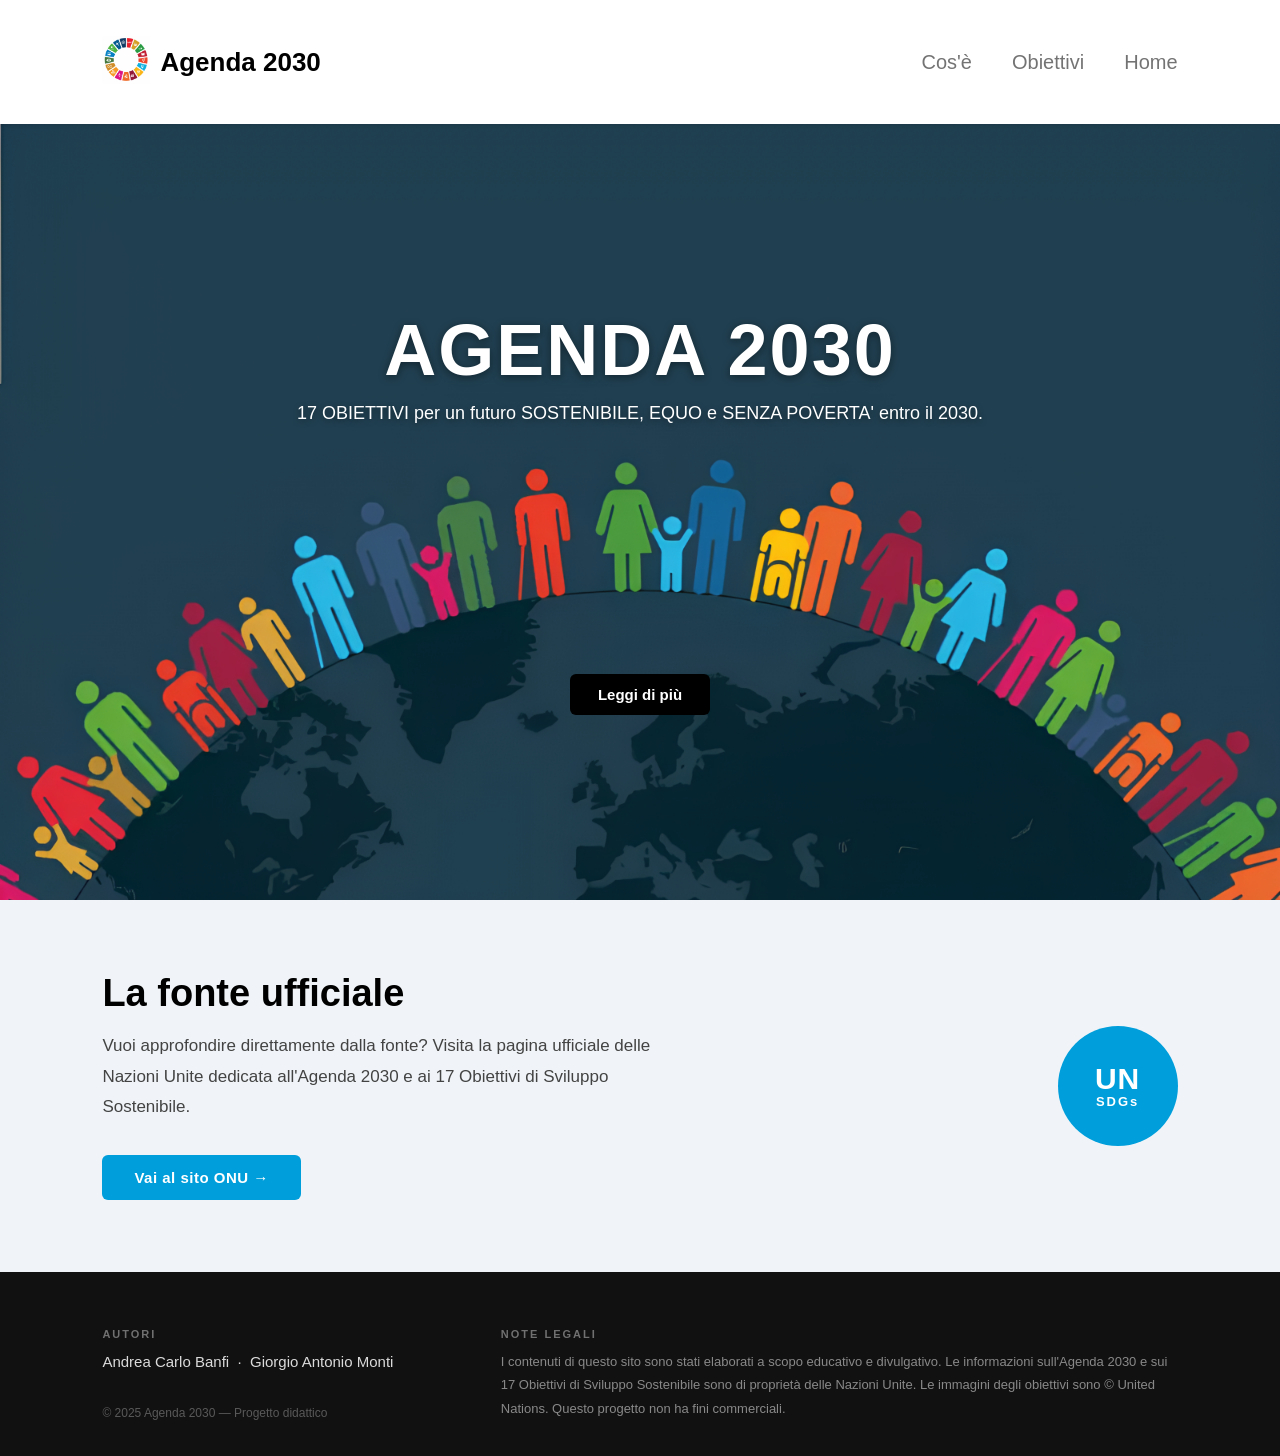
==== index.html @ 5758e6d1 "redefined autors redefined autors" ====
<!DOCTYPE html>
<html lang="it">

<head>
    <meta charset="UTF-8">
    <meta name="viewport" content="width=device-width, initial-scale=1.0">
    <title>Agenda 2030</title>
    <link rel="stylesheet" href="style.css">
</head>

<body>

    <!-- TOPBAR -->
    <header class="topbar">
        <a href="index.html" class="logo-link">
            <div class="logo">
                <img src="immagini/logo.png" alt="Logo">
            </div>
            <div class="site-name">
                <h1>Agenda 2030</h1>
            </div>
        </a>
        <nav class="menu">
            <a href="informazioni.html">Cos'è</a>
            <a href="obiettivi.html">Obiettivi</a>
            <a href="index.html">Home</a>
        </nav>
    </header>

    <!-- HERO -->
    <section class="hero">
        <img src="immagini/sfondo.png" alt="Sfondo Agenda 2030" class="hero-img">
        <div class="hero-content">
            <h1 class="hero-title">AGENDA 2030</h1>
            <p class="hero-subtitle">17 OBIETTIVI per un futuro SOSTENIBILE, EQUO e SENZA POVERTA' entro il 2030.</p>
            <a href="informazioni.html" class="button">Leggi di più</a>
        </div>
    </section>

    <!-- SEZIONE LINK ONU -->
    <section class="un-section">
        <div class="un-section-inner">
            <div class="un-section-text">
                <h2 class="un-section-title">La fonte ufficiale</h2>
                <p class="un-section-desc">Vuoi approfondire direttamente dalla fonte? Visita la pagina ufficiale delle Nazioni Unite dedicata all'Agenda 2030 e ai 17 Obiettivi di Sviluppo Sostenibile.</p>
                <a href="https://sdgs.un.org/goals" target="_blank" rel="noopener noreferrer" class="un-button">Vai al sito ONU →</a>
            </div>
            <div class="un-section-badge">
                <div class="un-badge">UN<span>SDGs</span></div>
            </div>
        </div>
    </section>

    <!-- FOOTER -->
    <footer class="footer">
        <div class="footer-inner">
            <div class="footer-credits">
                <p class="footer-label">Autori</p>
                <p>Andrea Carlo Banfi &nbsp;·&nbsp; Giorgio Antonio Monti</p>
            </div>
            <div class="footer-legal">
                <p class="footer-label">Note legali</p>
                <p>I contenuti di questo sito sono stati elaborati a scopo educativo e divulgativo. Le informazioni sull'Agenda 2030 e sui 17 Obiettivi di Sviluppo Sostenibile sono di proprietà delle Nazioni Unite. Le immagini degli obiettivi sono © United Nations. Questo progetto non ha fini commerciali.</p>
            </div>
            <div class="footer-copy">
                <p>© 2025 Agenda 2030 — Progetto didattico</p>
            </div>
        </div>
    </footer>

</body>
</html>
---- style.css ----
/* #region Reset & Base */
*, *::before, *::after {
    box-sizing: border-box;
    margin: 0;
    padding: 0;
    border: 0;
}

html, body {
    width: 100%;
    overflow-x: hidden; /* elimina scroll orizzontale */
}

html::-webkit-scrollbar {
    display: none;
}

body {
    font-family: 'Inter', sans-serif;
    background-color: #ffffff;
}
/* #endregion */

/* #region Variabili */
:root {
    --color-white: #ffffff;
    --color-black: #000000;
    --color-text-muted: rgb(67, 67, 67);
    --spacing-side: clamp(24px, 8vw, 200px);
}
/* #endregion */

/* #region Topbar */
.topbar {
    position: sticky;
    top: 0;
    display: flex;
    align-items: center;
    justify-content: space-between;
    padding: 36px var(--spacing-side);
    background-color: var(--color-white);
    box-shadow: 0 2px 4px rgba(0,0,0,0.1);
    z-index: 10;
}

.logo-link {
    display: flex;
    align-items: center;
    gap: 10px;
    text-decoration: none;
    color: inherit;
}

.logo img {
    width: 48px;
    height: auto;
}

.site-name h1 {
    font-size: 26px;
    font-weight: 700;
}

.menu {
    display: flex;
    gap: 40px;
    font-size: 20px;
}

.menu a {
    text-decoration: none;
    color: rgba(0,0,0,0.55);
    transition: color 0.2s;
}

.menu a:hover {
    color: var(--color-black);
}
/* #endregion */

/* #region Hero (index.html) */
.hero {
    position: relative;
    width: 100%;
    height: calc(100vh - 124px);
    overflow: hidden;
}

.hero-img {
    width: 100%;
    height: 100%;
    object-fit: cover;
    display: block;
}

.hero-content {
    position: absolute;
    top: 50%;
    left: 50%;
    transform: translate(-50%, -50%);
    text-align: center;
    color: var(--color-white);
    width: 100%;
    padding: 0 20px;
}

.hero-title {
    font-size: clamp(36px, 6vw, 72px);
    font-weight: bold;
    letter-spacing: 2px;
    text-shadow: 0 2px 8px rgba(0,0,0,0.4);
}

.hero-subtitle {
    font-size: clamp(14px, 2vw, 18px);
    margin-top: 12px;
    text-shadow: 0 2px 6px rgba(0,0,0,0.4);
}

.button {
    display: inline-block;
    margin-top: 250px;
    padding: 12px 28px;
    background-color: var(--color-black);
    color: var(--color-white);
    text-decoration: none;
    font-size: 15px;
    font-weight: 600;
    border-radius: 6px;
    transition: background-color 0.3s, transform 0.2s;
}

.button:hover {
    background-color: #333333;
    transform: translateY(-2px);
}
/* #endregion */

/* #region Pagina Informazioni */
.info-page {
    padding: 60px 10%;
    max-width: 1280px;
    margin: 0 auto;
}

.info-page-title {
    font-size: clamp(28px, 4vw, 48px);
    font-weight: bold;
    margin-bottom: 48px;
}

/* Sezione intro */
.info-intro {
    display: flex;
    align-items: center;
    gap: 80px;
    margin-bottom: 48px;
}

.info-intro-img img {
    width: 450px;
    height: auto;
    border-radius: 12px;
}

.info-intro-title {
    font-size: 28px;
    font-weight: bold;
    margin-bottom: 20px;
    letter-spacing: 1px;
}

.info-intro-text p {
    font-size: 18px;
    color: var(--color-text-muted);
    line-height: 1.8;
    max-width: 550px;
}

hr {
    border: none;
    border-top: 1px solid rgba(0,0,0,0.1);
    margin: 48px 0;
}

/* Sezione obiettivi */
.info-goals-title {
    font-size: clamp(22px, 3vw, 32px);
    font-weight: bold;
    margin-bottom: 16px;
}

.info-goals-text {
    font-size: 16px;
    color: var(--color-text-muted);
    line-height: 1.7;
    max-width: 900px;
    margin-bottom: 40px;
}

.info-goals-cards {
    display: flex;
    gap: 40px;
    flex-wrap: wrap;
    justify-content: center;
}

/* Card obiettivo con effetto hover */
.info-goal-card {
    flex: 1;
    min-width: 250px;
    max-width: 380px;
    overflow: hidden;
    border-radius: 12px;
    transition: transform 0.3s ease, box-shadow 0.3s ease;
    cursor: pointer;
}

.info-goal-card img {
    width: 100%;
    height: auto;
    display: block;
    transition: transform 0.3s ease;
}

.info-goal-card:hover {
    transform: scale(1.05);
    box-shadow: 0 12px 32px rgba(0,0,0,0.2);
}
/* #endregion */

/* #region Pagina Obiettivi */
.goals-page {
    max-width: 1280px;
    margin: 0 auto;
}

/* Sezione titolo */
.goals-header {
    padding: 0px 10%;
    font-size: clamp(24px, 4vw, 48px);
    font-weight: bold;
    margin: 60px 0 40px;
    text-align: center;
}

.goals-main-title {
    font-size: clamp(24px, 4vw, 48px);
    font-weight: bold;
    margin-bottom: 16px;
}

.goals-main-subtitle {
    font-size: 18px;
    font-weight: normal;
    color: var(--color-text-muted);
    max-width: 700px;
    margin: 0 auto 40px;
    line-height: 1.7;
    text-align: center;
}

.goals-grid {
    display: grid;
    grid-template-columns: repeat(auto-fit, minmax(250px, 1fr));
    gap: 40px;
    padding: 0px 10%;
    margin-bottom: 60px;
}

.goal-card{
    border-radius: 12px;
    overflow: hidden;
    transition: transform 0.3s ease, box-shadow 0.3s ease;
    cursor: pointer;
}

/* Effetto hover per le card degli obiettivi */
.goal-card:hover {
    transform: scale(1.05);
    box-shadow: 0 12px 32px rgba(0,0,0,0.2);
}

.goal-card img {
    width: 100%;
    height: auto;
    display: block;
}

.goal-card-title {
    font-size: 18px;
    font-weight: bold;
    padding: 16px;
    background-color: var(--color-white);
    text-align: center;
}

.goal-card {
    position: relative;
}

.goal-overlay {
    position: absolute;
    top: 0;
    left: 0;
    width: 100%;
    height: 100%;
    background: rgba(0,0,0,0.75);
    color: white;
    display: flex;
    flex-direction: column;
    justify-content: center;
    align-items: center;
    text-align: center;
    padding: 20px;
    opacity: 0; /* nascosto di default */
    transition: opacity 0.3s ease;
    border-radius: 12px;
}

.goal-overlay h3 {
    font-size: 18px;
    margin-bottom: 10px;
}

.goal-overlay p {
    font-size: 14px;
    line-height: 1.5;
}

.goal-card:hover .goal-overlay {
    opacity: 1; /* appare solo all'hover */
}

/* #endregion */

/* #region Pagine Dettaglio Obiettivo */

.detail-page {
    max-width: 1280px;
    margin: 0 auto;
}

/* Hero della pagina dettaglio */
.detail-hero {
    display: flex;
    align-items: center;
    justify-content: space-between;
    gap: 60px;
    padding: 60px 10%;
    background-color: #f8f8f8;
}

.detail-hero-content {
    flex: 1;
}

.detail-number {
    font-size: clamp(64px, 10vw, 120px);
    font-weight: 900;
    line-height: 1;
    color: rgba(0,0,0,0.08);
    display: block;
    margin-bottom: -16px;
}

.detail-title {
    font-size: clamp(28px, 4vw, 52px);
    font-weight: bold;
    letter-spacing: 1px;
    margin-bottom: 16px;
}

.detail-tagline {
    font-size: clamp(15px, 1.6vw, 20px);
    color: var(--color-text-muted);
    line-height: 1.7;
    max-width: 520px;
}

.detail-hero-img {
    flex-shrink: 0;
}

.detail-hero-img img {
    width: clamp(200px, 28vw, 360px);
    height: auto;
    border-radius: 16px;
    box-shadow: 0 16px 48px rgba(0,0,0,0.15);
    transition: transform 0.3s ease;
}

.detail-hero-img img:hover {
    transform: scale(1.03);
}

/* Colori accent per ogni obiettivo */
.detail-hero--4  { border-left: 6px solid #c5192d; }
.detail-hero--11 { border-left: 6px solid #fd9d24; }
.detail-hero--17 { border-left: 6px solid #19486a; }

/* Sezioni interne */
.detail-section {
    padding: 0 10%;
}

.detail-section-inner {
    padding: 48px 0;
}

.detail-section-title {
    font-size: clamp(20px, 2.5vw, 32px);
    font-weight: bold;
    margin-bottom: 20px;
    letter-spacing: 0.5px;
}

.detail-section-text {
    font-size: 18px;
    color: var(--color-text-muted);
    line-height: 1.8;
    max-width: 860px;
}

/* Griglia traguardi */
.detail-targets {
    display: grid;
    grid-template-columns: repeat(auto-fit, minmax(260px, 1fr));
    gap: 28px;
    margin-top: 36px;
}

.detail-target-card {
    border: 1px solid rgba(0,0,0,0.1);
    border-radius: 12px;
    padding: 28px 24px;
    transition: transform 0.3s ease, box-shadow 0.3s ease;
    cursor: default;
}

.detail-target-card:hover {
    transform: translateY(-4px);
    box-shadow: 0 12px 32px rgba(0,0,0,0.1);
}

.detail-target-icon {
    font-size: 32px;
    margin-bottom: 14px;
}

.detail-target-card h3 {
    font-size: 16px;
    font-weight: 700;
    margin-bottom: 10px;
}

.detail-target-card p {
    font-size: 14px;
    color: var(--color-text-muted);
    line-height: 1.6;
}

/* Card obiettivi correlati */
.detail-related {
    display: flex;
    gap: 40px;
    flex-wrap: wrap;
    margin-top: 36px;
}

.detail-related-card {
    flex: 1;
    min-width: 220px;
    max-width: 320px;
    border-radius: 12px;
    overflow: hidden;
    text-decoration: none;
    color: inherit;
    transition: transform 0.3s ease, box-shadow 0.3s ease;
}

.detail-related-card:hover {
    transform: scale(1.05);
    box-shadow: 0 12px 32px rgba(0,0,0,0.2);
}

.detail-related-card img {
    width: 100%;
    height: auto;
    display: block;
}

.detail-related-label {
    display: flex;
    align-items: center;
    gap: 12px;
    padding: 14px 16px;
    background-color: #f8f8f8;
    font-size: 15px;
    font-weight: 600;
}

.detail-related-num {
    font-size: 22px;
    font-weight: 900;
    color: rgba(0,0,0,0.15);
    line-height: 1;
}

/* Bottone back */
.detail-back {
    padding: 0 10%;
    margin: 48px 0 72px;
}

.detail-back .button {
    margin-top: 0;
}

/* #endregion */

/* #region Sezione ONU (index.html) */
.un-section {
    background-color: #f0f4f8;
    padding: 72px var(--spacing-side);
}

.un-section-inner {
    max-width: 1280px;
    margin: 0 auto;
    display: flex;
    align-items: center;
    justify-content: space-between;
    gap: 60px;
}

.un-section-text {
    flex: 1;
}

.un-section-title {
    font-size: clamp(24px, 3vw, 38px);
    font-weight: bold;
    margin-bottom: 16px;
}

.un-section-desc {
    font-size: 17px;
    color: var(--color-text-muted);
    line-height: 1.8;
    max-width: 560px;
    margin-bottom: 32px;
}

.un-button {
    display: inline-block;
    padding: 14px 32px;
    background-color: #009edb;
    color: var(--color-white);
    text-decoration: none;
    font-size: 15px;
    font-weight: 700;
    border-radius: 6px;
    letter-spacing: 0.5px;
    transition: background-color 0.3s, transform 0.2s;
}

.un-button:hover {
    background-color: #007ab8;
    transform: translateY(-2px);
}

.un-section-badge {
    flex-shrink: 0;
}

.un-badge {
    width: 120px;
    height: 120px;
    background-color: #009edb;
    color: white;
    border-radius: 50%;
    display: flex;
    flex-direction: column;
    align-items: center;
    justify-content: center;
    font-size: 30px;
    font-weight: 900;
    line-height: 1.1;
    text-align: center;
    letter-spacing: 1px;
}

.un-badge span {
    font-size: 13px;
    font-weight: 600;
    letter-spacing: 2px;
}
/* #endregion */

/* #region Footer */
.footer {
    background-color: #111111;
    color: rgba(255,255,255,0.75);
    padding: 56px var(--spacing-side) 36px;
}

.footer-inner {
    max-width: 1280px;
    margin: 0 auto;
    display: grid;
    grid-template-columns: 1fr 2fr;
    grid-template-rows: auto auto;
    gap: 32px 60px;
}

.footer-credits {
    grid-column: 1;
    grid-row: 1;
}

.footer-legal {
    grid-column: 2;
    grid-row: 1 / 3;
}

.footer-copy {
    grid-column: 1;
    grid-row: 2;
    align-self: end;
}

.footer-label {
    font-size: 11px;
    font-weight: 700;
    letter-spacing: 2px;
    text-transform: uppercase;
    color: rgba(255,255,255,0.4);
    margin-bottom: 10px;
}

.footer-credits p:not(.footer-label) {
    font-size: 15px;
    color: rgba(255,255,255,0.85);
    font-weight: 500;
    line-height: 1.6;
}

.footer-legal p:not(.footer-label) {
    font-size: 13px;
    color: rgba(255,255,255,0.5);
    line-height: 1.8;
}

.footer-copy p {
    font-size: 12px;
    color: rgba(255,255,255,0.3);
}
/* #endregion */
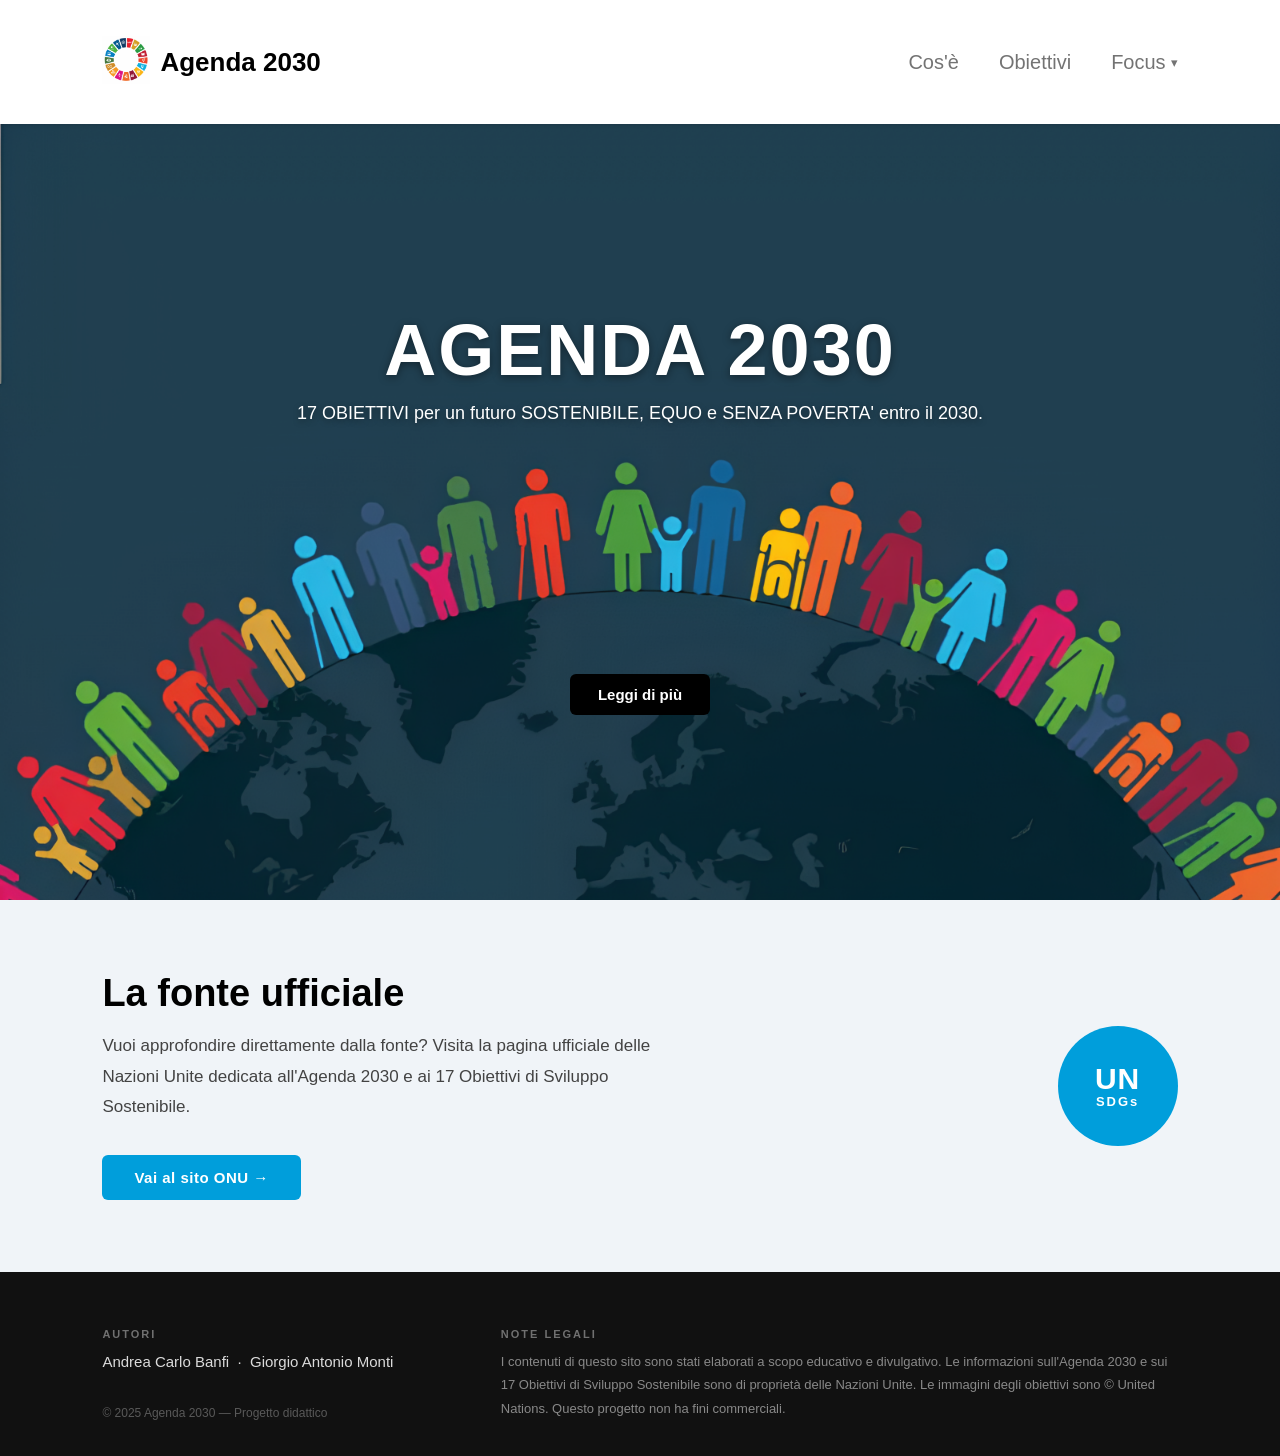
==== commit 2dbc49be: "Add Focus dropdown, favicon and goal links Add a site favicon. Add dropdown styling to style.css and" ====
--- a/index.html
+++ b/index.html
@@ -5,6 +5,7 @@
     <meta charset="UTF-8">
     <meta name="viewport" content="width=device-width, initial-scale=1.0">
     <title>Agenda 2030</title>
+    <link rel="icon" type="image/png" href="immagini/logo2.png">
     <link rel="stylesheet" href="style.css">
 </head>
 
@@ -23,7 +24,14 @@
         <nav class="menu">
             <a href="informazioni.html">Cos'è</a>
             <a href="obiettivi.html">Obiettivi</a>
-            <a href="index.html">Home</a>
+            <div class="dropdown">
+                <a href="#">Focus</a>
+                <div class="dropdown-menu">
+                    <a href="obiettivo4.html"><span class="drop-num">04</span> Istruzione di qualità</a>
+                    <a href="obiettivo11.html"><span class="drop-num">11</span> Città sostenibili</a>
+                    <a href="obiettivo17.html"><span class="drop-num">17</span> Partnership globali</a>
+                </div>
+            </div>
         </nav>
     </header>
 
@@ -69,4 +77,4 @@
     </footer>
 
 </body>
-</html>
+</html>
--- a/style.css
+++ b/style.css
@@ -75,6 +75,69 @@
 
 .menu a:hover {
     color: var(--color-black);
+}
+
+/* Dropdown Focus */
+.menu .dropdown {
+    position: relative;
+}
+
+.menu .dropdown > a {
+    display: flex;
+    align-items: center;
+    gap: 5px;
+}
+
+.menu .dropdown > a::after {
+    content: '▾';
+    font-size: 13px;
+    transition: transform 0.2s;
+}
+
+.menu .dropdown:hover > a::after {
+    transform: rotate(180deg);
+}
+
+.dropdown-menu {
+    display: none;
+    position: absolute;
+    top: calc(100% + 14px);
+    right: 0;
+    background-color: var(--color-white);
+    box-shadow: 0 8px 32px rgba(0,0,0,0.12);
+    border-radius: 10px;
+    min-width: 220px;
+    padding: 8px 0;
+    z-index: 100;
+    flex-direction: column;
+}
+
+.dropdown:hover .dropdown-menu {
+    display: flex;
+}
+
+.dropdown-menu a {
+    padding: 11px 20px;
+    font-size: 15px;
+    color: rgba(0,0,0,0.65);
+    text-decoration: none;
+    white-space: nowrap;
+    transition: background 0.15s, color 0.15s;
+    display: flex;
+    align-items: center;
+    gap: 10px;
+}
+
+.dropdown-menu a:hover {
+    background-color: #f5f5f5;
+    color: var(--color-black);
+}
+
+.dropdown-menu .drop-num {
+    font-size: 11px;
+    font-weight: 900;
+    color: rgba(0,0,0,0.18);
+    min-width: 20px;
 }
 /* #endregion */
 
@@ -656,4 +719,4 @@
     font-size: 12px;
     color: rgba(255,255,255,0.3);
 }
-/* #endregion */
+/* #endregion */
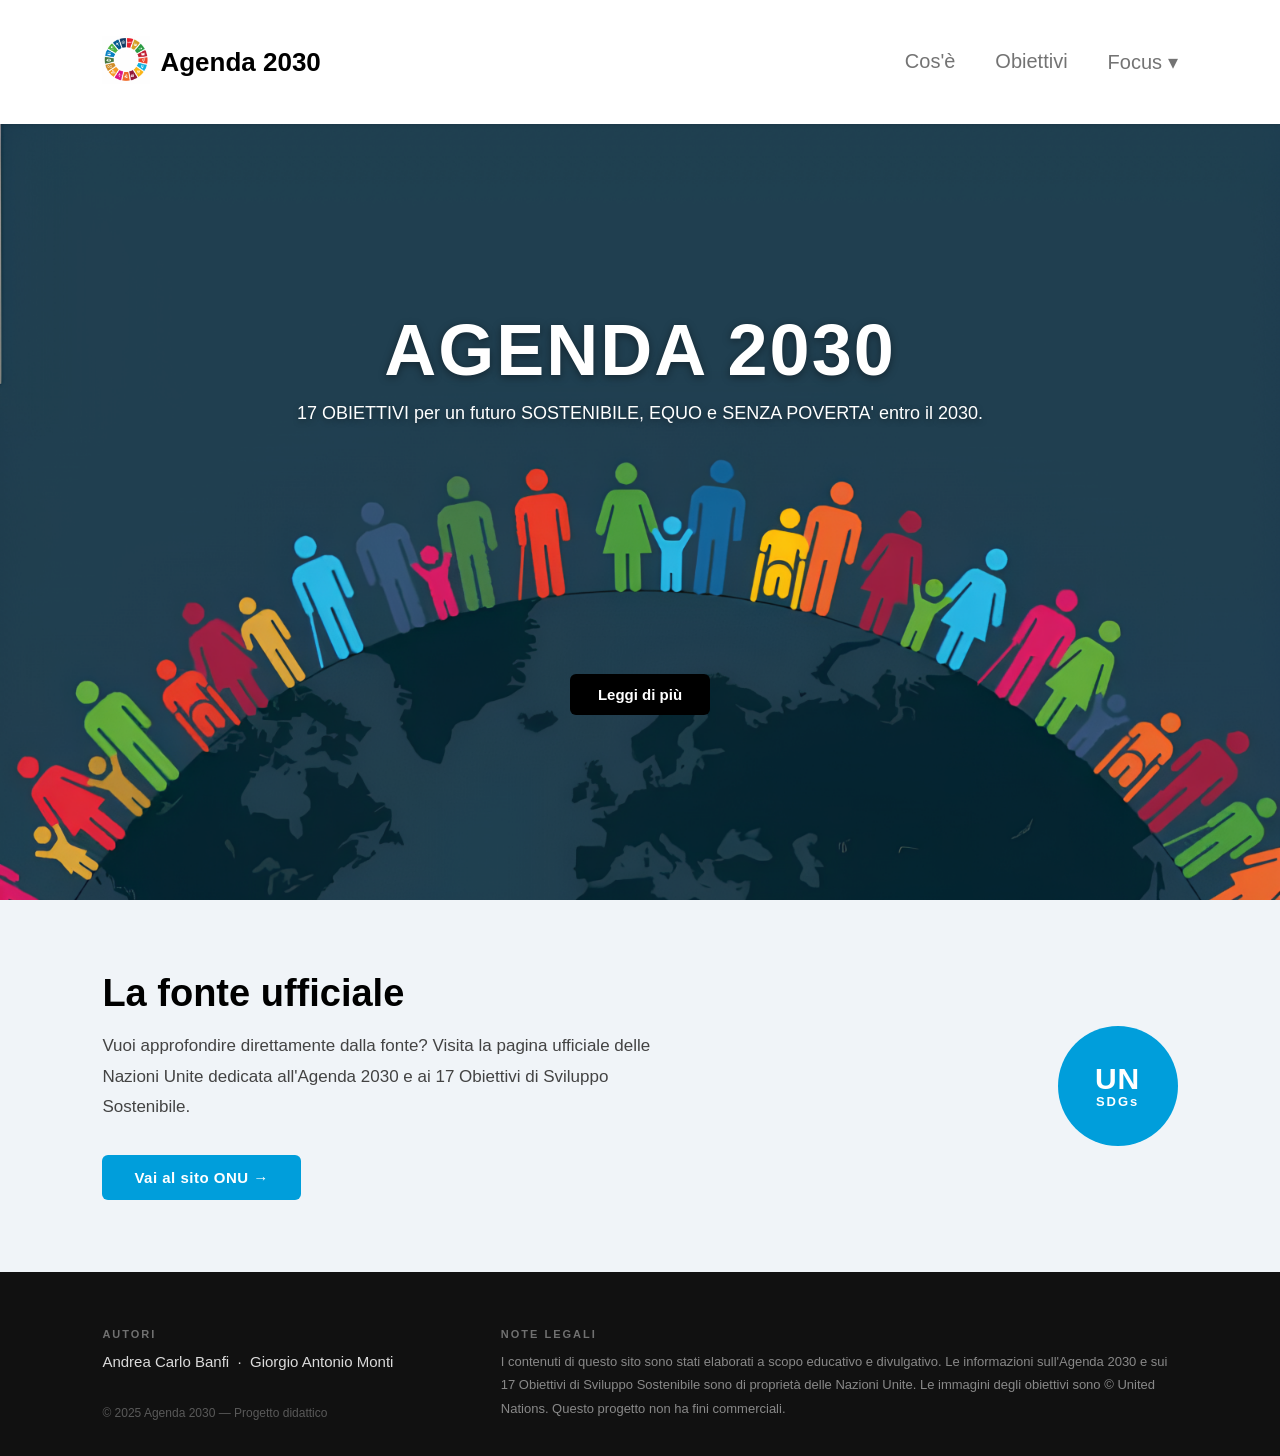
==== commit cf6b145a: "Improve dropdown toggle and menu layout Add a dropdown-toggle marker and caret text to navbar links " ====
--- a/index.html
+++ b/index.html
@@ -25,7 +25,7 @@
             <a href="informazioni.html">Cos'è</a>
             <a href="obiettivi.html">Obiettivi</a>
             <div class="dropdown">
-                <a href="#">Focus</a>
+                <a href="#" class="dropdown-toggle">Focus ▾</a>
                 <div class="dropdown-menu">
                     <a href="obiettivo4.html"><span class="drop-num">04</span> Istruzione di qualità</a>
                     <a href="obiettivo11.html"><span class="drop-num">11</span> Città sostenibili</a>
--- a/style.css
+++ b/style.css
@@ -82,31 +82,32 @@
     position: relative;
 }
 
-.menu .dropdown > a {
-    display: flex;
-    align-items: center;
-    gap: 5px;
-}
-
-.menu .dropdown > a::after {
-    content: '▾';
-    font-size: 13px;
-    transition: transform 0.2s;
-}
-
-.menu .dropdown:hover > a::after {
-    transform: rotate(180deg);
+.menu .dropdown > .dropdown-toggle {
+    display: flex;
+    align-items: center;
+    gap: 4px;
+    cursor: pointer;
+}
+
+/* Ponte invisibile tra voce e menu: evita che il mouse "cada nel vuoto" */
+.dropdown::after {
+    content: '';
+    position: absolute;
+    top: 100%;
+    left: 0;
+    width: 100%;
+    height: 16px; /* copre il gap sotto la voce */
 }
 
 .dropdown-menu {
     display: none;
     position: absolute;
-    top: calc(100% + 14px);
+    top: calc(100% + 16px);
     right: 0;
     background-color: var(--color-white);
-    box-shadow: 0 8px 32px rgba(0,0,0,0.12);
+    box-shadow: 0 8px 32px rgba(0,0,0,0.13);
     border-radius: 10px;
-    min-width: 220px;
+    min-width: 230px;
     padding: 8px 0;
     z-index: 100;
     flex-direction: column;
@@ -125,7 +126,7 @@
     transition: background 0.15s, color 0.15s;
     display: flex;
     align-items: center;
-    gap: 10px;
+    gap: 12px;
 }
 
 .dropdown-menu a:hover {
@@ -133,12 +134,13 @@
     color: var(--color-black);
 }
 
-.dropdown-menu .drop-num {
-    font-size: 11px;
+.drop-num {
+    font-size: 12px;
     font-weight: 900;
-    color: rgba(0,0,0,0.18);
-    min-width: 20px;
-}
+    color: rgba(0,0,0,0.2);
+    min-width: 22px;
+}
+
 /* #endregion */
 
 /* #region Hero (index.html) */
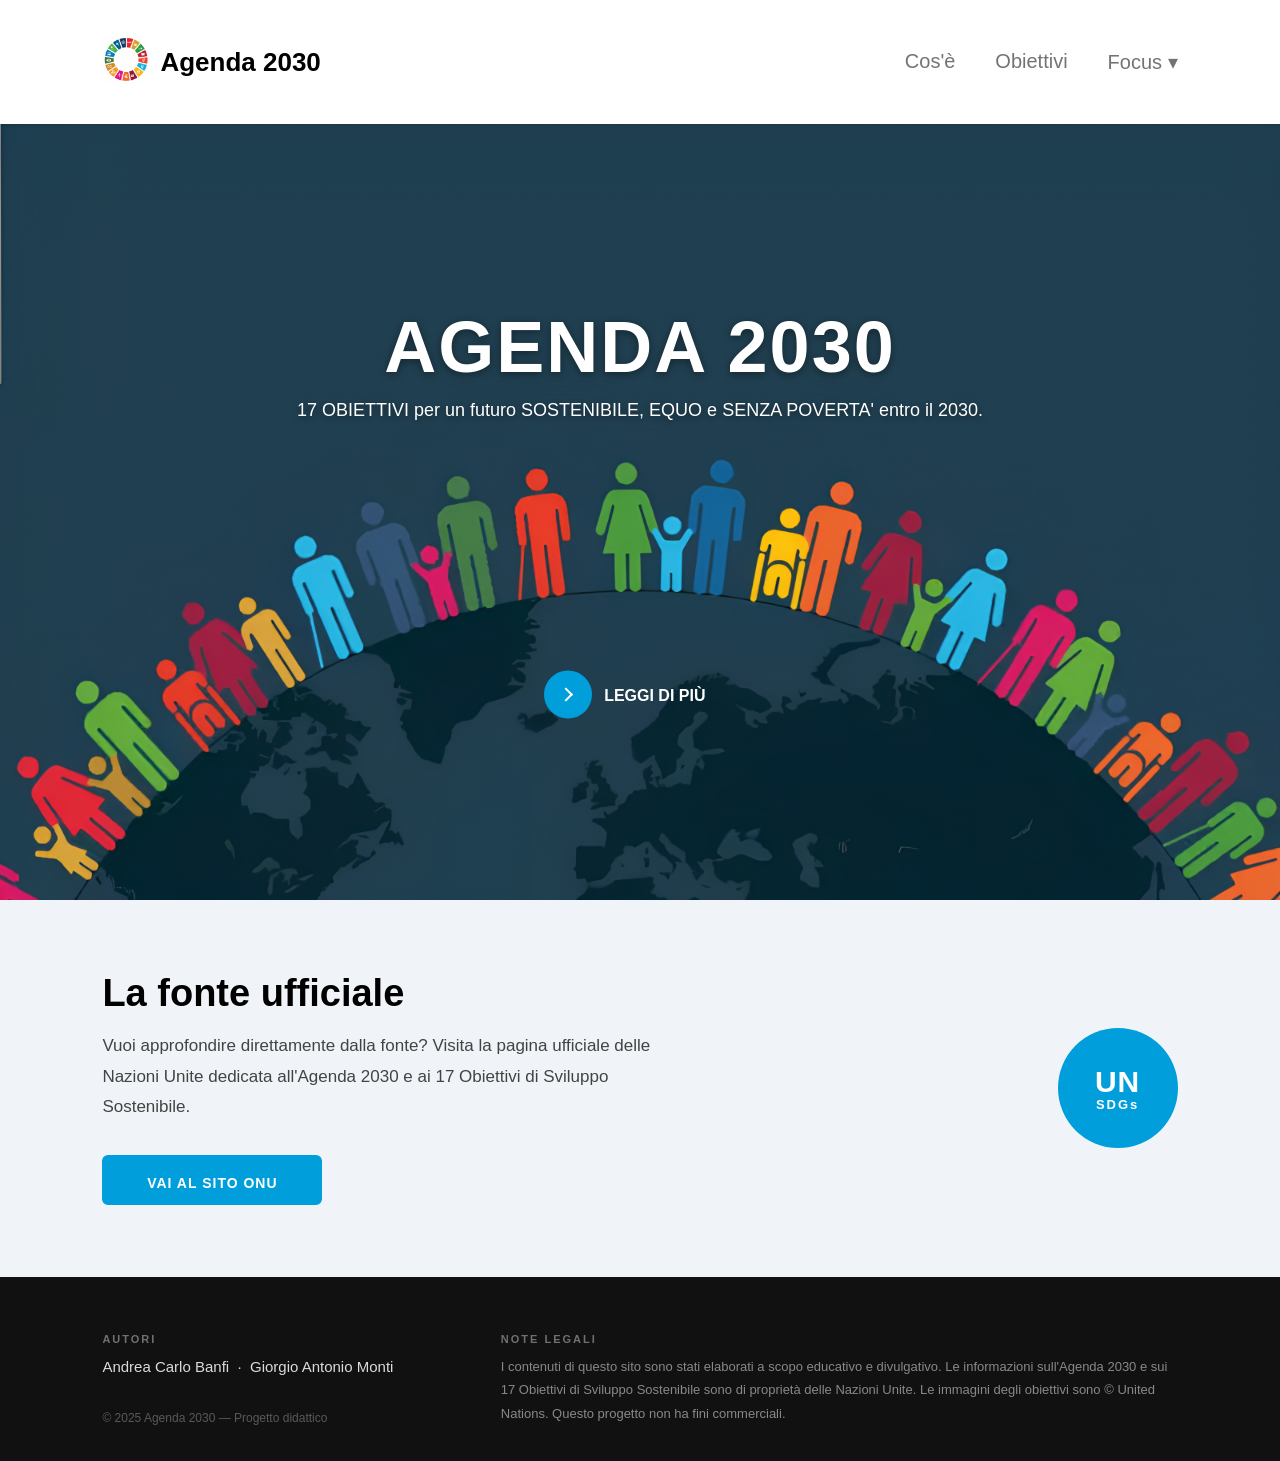
==== commit 853b712c: "Add animated learn-more button and ONU link Replace the simple .button anchor in the hero with a str" ====
--- a/index.html
+++ b/index.html
@@ -41,7 +41,12 @@
         <div class="hero-content">
             <h1 class="hero-title">AGENDA 2030</h1>
             <p class="hero-subtitle">17 OBIETTIVI per un futuro SOSTENIBILE, EQUO e SENZA POVERTA' entro il 2030.</p>
-            <a href="informazioni.html" class="button">Leggi di più</a>
+            <a href="informazioni.html" class="learn-more">
+                <span class="circle" aria-hidden="true">
+                    <span class="icon arrow"></span>
+                </span>
+                <span class="button-text">Leggi di più</span>
+            </a>
         </div>
     </section>
 
@@ -50,8 +55,17 @@
         <div class="un-section-inner">
             <div class="un-section-text">
                 <h2 class="un-section-title">La fonte ufficiale</h2>
-                <p class="un-section-desc">Vuoi approfondire direttamente dalla fonte? Visita la pagina ufficiale delle Nazioni Unite dedicata all'Agenda 2030 e ai 17 Obiettivi di Sviluppo Sostenibile.</p>
-                <a href="https://sdgs.un.org/goals" target="_blank" rel="noopener noreferrer" class="un-button">Vai al sito ONU →</a>
+                <p class="un-section-desc">Vuoi approfondire direttamente dalla fonte? Visita la pagina ufficiale delle
+                    Nazioni Unite dedicata all'Agenda 2030 e ai 17 Obiettivi di Sviluppo Sostenibile.</p>
+                <div class="onu-link_wrapper">
+                    <a href="https://sdgs.un.org/goals" target="_blank" rel="noopener noreferrer">Vai al sito ONU</a>
+                    <div class="onu-icon">
+                        <svg xmlns="http://www.w3.org/2000/svg" viewBox="0 0 268.832 268.832">
+                            <path
+                                d="M265.17 125.577l-80-80c-4.88-4.88-12.796-4.88-17.677 0-4.882 4.882-4.882 12.796 0 17.678l58.66 58.66H12.5c-6.903 0-12.5 5.598-12.5 12.5 0 6.903 5.597 12.5 12.5 12.5h213.654l-58.66 58.662c-4.88 4.882-4.88 12.796 0 17.678 2.44 2.44 5.64 3.66 8.84 3.66s6.398-1.22 8.84-3.66l79.997-80c4.883-4.882 4.883-12.796 0-17.678z" />
+                        </svg>
+                    </div>
+                </div>
             </div>
             <div class="un-section-badge">
                 <div class="un-badge">UN<span>SDGs</span></div>
@@ -68,7 +82,9 @@
             </div>
             <div class="footer-legal">
                 <p class="footer-label">Note legali</p>
-                <p>I contenuti di questo sito sono stati elaborati a scopo educativo e divulgativo. Le informazioni sull'Agenda 2030 e sui 17 Obiettivi di Sviluppo Sostenibile sono di proprietà delle Nazioni Unite. Le immagini degli obiettivi sono © United Nations. Questo progetto non ha fini commerciali.</p>
+                <p>I contenuti di questo sito sono stati elaborati a scopo educativo e divulgativo. Le informazioni
+                    sull'Agenda 2030 e sui 17 Obiettivi di Sviluppo Sostenibile sono di proprietà delle Nazioni Unite.
+                    Le immagini degli obiettivi sono © United Nations. Questo progetto non ha fini commerciali.</p>
             </div>
             <div class="footer-copy">
                 <p>© 2025 Agenda 2030 — Progetto didattico</p>
@@ -77,4 +93,5 @@
     </footer>
 
 </body>
+
 </html>
--- a/style.css
+++ b/style.css
@@ -182,22 +182,89 @@
     text-shadow: 0 2px 6px rgba(0,0,0,0.4);
 }
 
-.button {
-    display: inline-block;
-    margin-top: 250px;
-    padding: 12px 28px;
-    background-color: var(--color-black);
-    color: var(--color-white);
-    text-decoration: none;
-    font-size: 15px;
-    font-weight: 600;
-    border-radius: 6px;
-    transition: background-color 0.3s, transform 0.2s;
-}
-
-.button:hover {
-    background-color: #333333;
-    transform: translateY(-2px);
+.learn-more {
+  position: relative;
+  display: inline-block;
+  cursor: pointer;
+  outline: none;
+  border: 0;
+  vertical-align: middle;
+  text-decoration: none;
+  background: transparent;
+  padding: 0;
+  font-size: inherit;
+  font-family: inherit;
+  width: 12rem;
+  height: auto;
+  margin-top: 250px;
+}
+
+.learn-more .circle {
+  transition: all 0.45s cubic-bezier(0.65, 0, 0.076, 1);
+  position: relative;
+  display: block;
+  margin: 0;
+  width: 3rem;
+  height: 3rem;
+  background: #009edb;
+  border-radius: 1.625rem;
+}
+
+.learn-more .icon {
+  transition: all 0.45s cubic-bezier(0.65, 0, 0.076, 1);
+  position: absolute;
+  top: 0;
+  bottom: 0;
+  margin: auto;
+}
+
+.learn-more .icon.arrow {
+  left: 0.625rem;
+  width: 1.125rem;
+  height: 0.125rem;
+  background: none;
+  transition: all 0.45s cubic-bezier(0.65, 0, 0.076, 1);
+}
+
+.learn-more .icon.arrow::before {
+  position: absolute;
+  content: '';
+  top: -0.25rem;
+  right: 0.0625rem;
+  width: 0.625rem;
+  height: 0.625rem;
+  border-top: 0.125rem solid #ffffff;
+  border-right: 0.125rem solid #ffffff;
+  transform: rotate(45deg);
+}
+
+.learn-more .button-text {
+  transition: all 0.45s cubic-bezier(0.65, 0, 0.076, 1);
+  position: absolute;
+  top: 0;
+  left: 0;
+  right: 0;
+  bottom: 0;
+  padding: 0.75rem 0;
+  margin: 0 0 0 1.85rem;
+  color: #ffffff;
+  font-weight: 700;
+  line-height: 1.6;
+  text-align: center;
+  text-transform: uppercase;
+}
+
+.learn-more:hover .circle {
+  width: 100%;
+}
+
+.learn-more:hover .icon.arrow {
+  background: #ffffff;
+  transform: translate(1rem, 0);
+}
+
+.learn-more:hover .button-text {
+  color: #ffffff;
 }
 /* #endregion */
 
@@ -617,22 +684,64 @@
     margin-bottom: 32px;
 }
 
-.un-button {
+.onu-link_wrapper {
+    position: relative;
     display: inline-block;
-    padding: 14px 32px;
-    background-color: #009edb;
-    color: var(--color-white);
+}
+
+.onu-link_wrapper a {
+    display: block;
+    width: 220px;
+    height: 50px;
+    line-height: 50px;
+    font-family: 'Inter', sans-serif;
+    font-weight: 700;
     text-decoration: none;
-    font-size: 15px;
-    font-weight: 700;
+    background: #009edb;
+    text-align: center;
+    color: #ffffff;
+    text-transform: uppercase;
+    letter-spacing: 1px;
+    font-size: 14px;
+    border: 3px solid #009edb;
     border-radius: 6px;
-    letter-spacing: 0.5px;
-    transition: background-color 0.3s, transform 0.2s;
-}
-
-.un-button:hover {
-    background-color: #007ab8;
-    transform: translateY(-2px);
+    transition: all .35s;
+    box-sizing: border-box;
+}
+
+.onu-icon {
+    width: 50px;
+    height: 50px;
+    border: 3px solid transparent;
+    position: absolute;
+    transform: rotate(45deg);
+    right: 0;
+    top: 0;
+    z-index: 1;
+    transition: all .35s;
+    box-sizing: border-box;
+}
+
+.onu-icon svg {
+    width: 30px;
+    position: absolute;
+    top: calc(50% - 15px);
+    left: calc(50% - 15px);
+    transform: rotate(-45deg);
+    fill: #009edb;
+    transition: all .35s;
+}
+
+.onu-link_wrapper a:hover {
+    width: 175px;
+    border: 3px solid #009edb;
+    background: transparent;
+    color: #009edb;
+}
+
+.onu-link_wrapper a:hover + .onu-icon {
+    border: 3px solid #009edb;
+    right: -25%;
 }
 
 .un-section-badge {
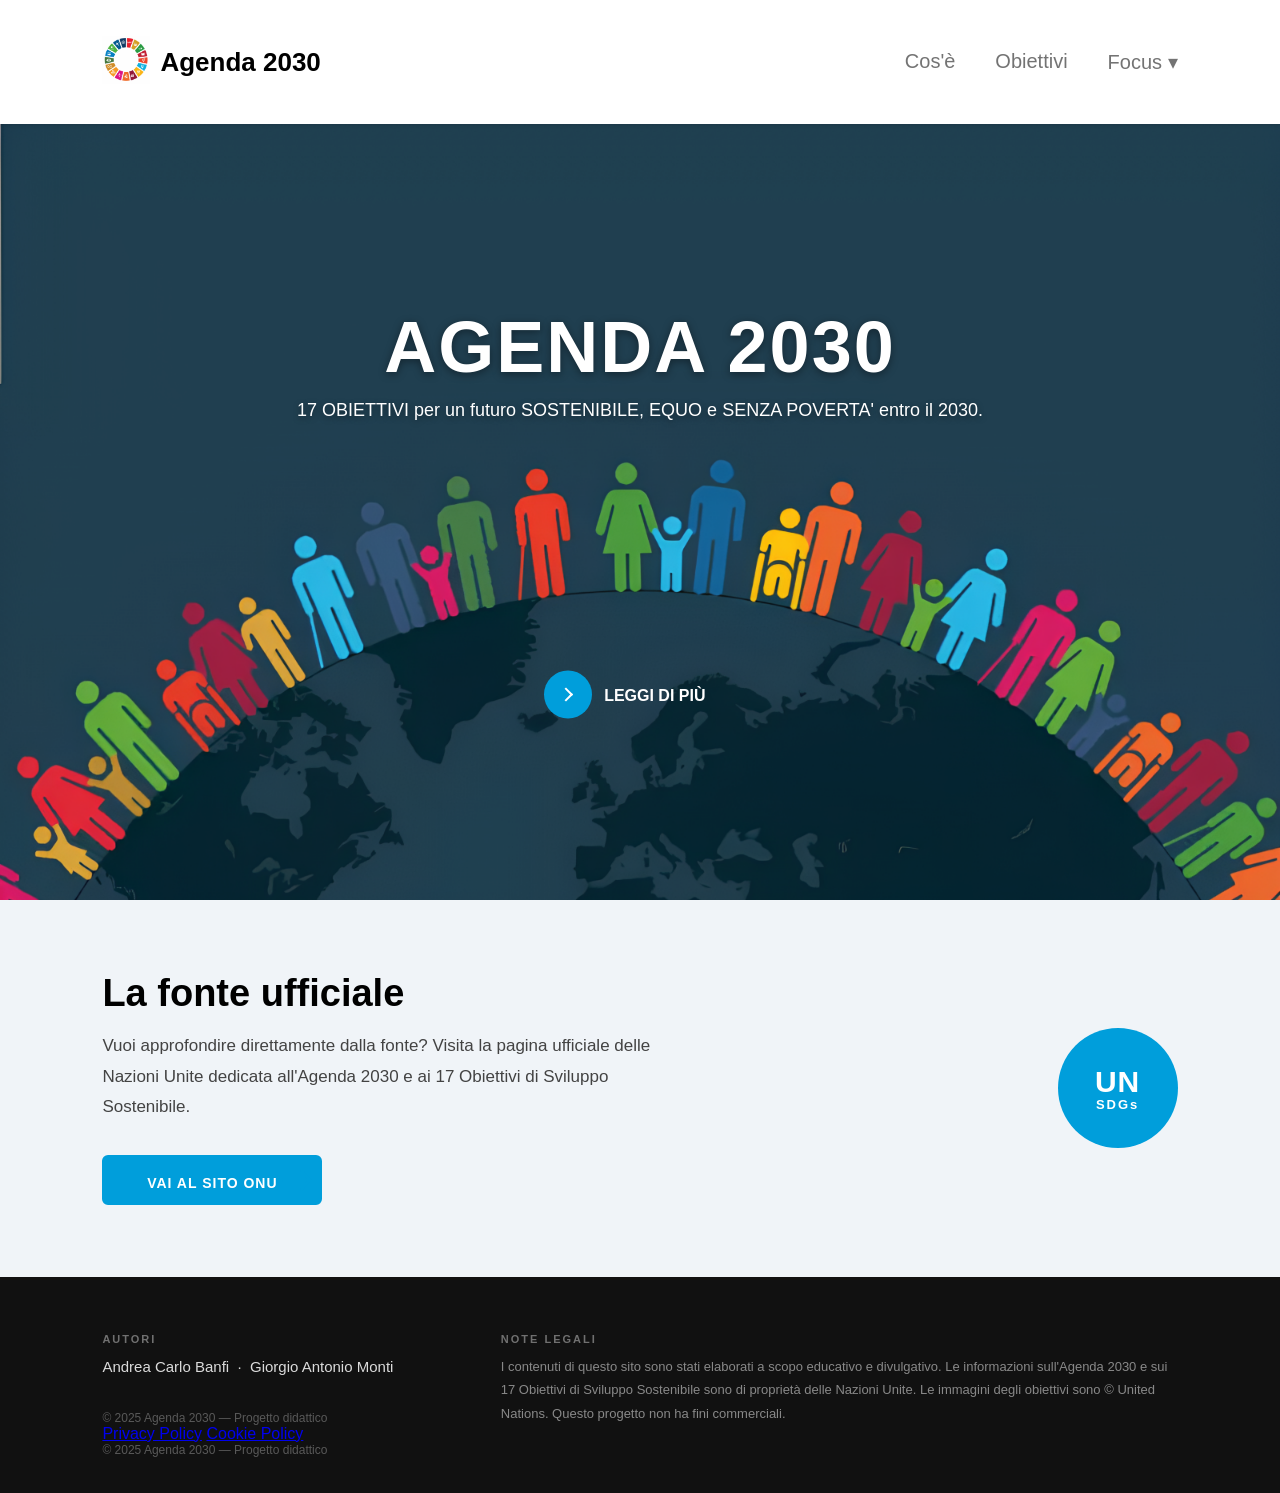
==== commit 941e02a0: "Add Iubenda privacy/cookie links & widget Add Iubenda privacy and cookie policy links and the Iubend" ====
--- a/index.html
+++ b/index.html
@@ -6,11 +6,12 @@
     <meta name="viewport" content="width=device-width, initial-scale=1.0">
     <title>Agenda 2030</title>
     <link rel="icon" type="image/png" href="immagini/logo2.png">
+    <link href="https://fonts.googleapis.com/css2?family=Playfair+Display:wght@700&display=swap" rel="stylesheet">
     <link rel="stylesheet" href="style.css">
 </head>
 
 <body>
-
+    <button class="scroll-top" aria-label="Torna su">↑</button>
     <!-- TOPBAR -->
     <header class="topbar">
         <a href="index.html" class="logo-link">
@@ -21,6 +22,11 @@
                 <h1>Agenda 2030</h1>
             </div>
         </a>
+        <button class="hamburger" aria-label="Menu">
+            <span></span>
+            <span></span>
+            <span></span>
+        </button>
         <nav class="menu">
             <a href="informazioni.html">Cos'è</a>
             <a href="obiettivi.html">Obiettivi</a>
@@ -87,11 +93,22 @@
                     Le immagini degli obiettivi sono © United Nations. Questo progetto non ha fini commerciali.</p>
             </div>
             <div class="footer-copy">
+                <div class="footer-copy">
+                    <p>© 2025 Agenda 2030 — Progetto didattico</p>
+                    <a href="https://www.iubenda.com/privacy-policy/87054558"
+                        class="iubenda-white iubenda-noiframe iubenda-embed" title="Privacy Policy">Privacy Policy</a>
+                    <a href="https://www.iubenda.com/privacy-policy/87054558/cookie-policy"
+                        class="iubenda-white iubenda-noiframe iubenda-embed" title="Cookie Policy">Cookie Policy</a>
+                    <script
+                        type="text/javascript">(function (w, d) { var loader = function () { var s = d.createElement("script"), tag = d.getElementsByTagName("script")[0]; s.src = "https://cdn.iubenda.com/iubenda.js"; tag.parentNode.insertBefore(s, tag); }; if (w.addEventListener) { w.addEventListener("load", loader, false); } else if (w.attachEvent) { w.attachEvent("onload", loader); } else { w.onload = loader; } })(window, document);</script>
+                </div>
                 <p>© 2025 Agenda 2030 — Progetto didattico</p>
             </div>
         </div>
     </footer>
-
+    <script type="text/javascript"
+        src="https://embeds.iubenda.com/widgets/7638a38c-a8f3-4585-9683-c0d939a3cfa0.js"></script>
+    <script src="script.js"></script>
 </body>
 
 </html>
--- a/style.css
+++ b/style.css
@@ -41,6 +41,10 @@
     background-color: var(--color-white);
     box-shadow: 0 2px 4px rgba(0,0,0,0.1);
     z-index: 10;
+}
+
+.topbar:hover {
+    background-color: #b8d4e8;
 }
 
 .logo-link {
@@ -380,6 +384,8 @@
     font-size: clamp(24px, 4vw, 48px);
     font-weight: bold;
     margin-bottom: 16px;
+    font-family: 'Playfair Display', serif;
+    color: #009edb;
 }
 
 .goals-main-subtitle {
@@ -639,14 +645,44 @@
     line-height: 1;
 }
 
-/* Bottone back */
+.button {
+    display: inline-block;
+    padding: 16px 48px;
+    color: #f4f4f4;
+    background-color: #111111;
+    text-decoration: none;
+    font-size: 15px;
+    font-weight: 600;
+    text-transform: uppercase;
+    letter-spacing: 2px;
+    border: 1px solid rgb(146, 148, 248);
+    position: relative;
+    overflow: hidden;
+    transition: box-shadow 0.3s;
+}
+
+.button:hover {
+    box-shadow: 1px 1px 25px 10px rgba(146, 148, 248, 0.4);
+}
+
+.button::before {
+    content: "";
+    position: absolute;
+    top: 0;
+    left: -100%;
+    width: 100%;
+    height: 100%;
+    background: linear-gradient(120deg, transparent, rgba(146, 148, 248, 0.4), transparent);
+    transition: all 650ms;
+}
+
+.button:hover::before {
+    left: 100%;
+}
+
 .detail-back {
     padding: 0 10%;
     margin: 48px 0 72px;
-}
-
-.detail-back .button {
-    margin-top: 0;
 }
 
 /* #endregion */
@@ -830,4 +866,228 @@
     font-size: 12px;
     color: rgba(255,255,255,0.3);
 }
+/* #endregion */
+
+/* #region Media Query Mobile */
+@media (max-width: 768px) {
+
+    /* Topbar */
+    .topbar {
+        padding: 16px 20px;
+    }
+
+    .site-name h1 {
+        font-size: 18px;
+    }
+
+    .menu {
+        gap: 16px;
+        font-size: 14px;
+    }
+
+    /* Hero */
+    .hero-content {
+        padding: 0 16px;
+    }
+
+    .learn-more {
+        margin-top: 24px;
+    }
+
+    /* Sezione ONU */
+    .un-section {
+        padding: 48px 24px;
+    }
+
+    .un-section-inner {
+        flex-direction: column;
+        align-items: flex-start;
+        gap: 32px;
+    }
+
+    /* Pagina Informazioni */
+    .info-page {
+        padding: 40px 5%;
+    }
+
+    .info-intro {
+        flex-direction: column;
+        gap: 32px;
+    }
+
+    .info-intro-img img {
+        width: 100%;
+    }
+
+    .info-intro-text p {
+        font-size: 16px;
+        max-width: 100%;
+    }
+
+    .info-goals-cards {
+        flex-direction: column;
+        align-items: center;
+    }
+
+    .info-goal-card {
+        max-width: 100%;
+        width: 100%;
+    }
+
+    /* Pagina Obiettivi */
+    .goals-grid {
+        grid-template-columns: repeat(2, 1fr);
+        gap: 16px;
+        padding: 0 5%;
+    }
+
+    /* Pagine dettaglio obiettivo */
+    .detail-hero {
+        flex-direction: column;
+        padding: 40px 5%;
+        gap: 32px;
+    }
+
+    .detail-hero-img img {
+        width: 100%;
+        max-width: 280px;
+        margin: 0 auto;
+        display: block;
+    }
+
+    .detail-section {
+        padding: 0 5%;
+    }
+
+    .detail-targets {
+        grid-template-columns: 1fr;
+    }
+
+    .detail-related {
+        flex-direction: column;
+    }
+
+    .detail-related-card {
+        max-width: 100%;
+    }
+
+    .detail-back {
+        padding-left: 5%;
+        padding-right: 5%;
+        justify-content: center;
+    }
+
+    /* Footer */
+    .footer {
+        padding: 40px 20px 24px;
+    }
+
+    .footer-inner {
+        grid-template-columns: 1fr;
+        grid-template-rows: auto;
+        gap: 24px;
+    }
+
+    .footer-credits,
+    .footer-legal,
+    .footer-copy {
+        grid-column: 1;
+        grid-row: auto;
+    }
+
+    .goal-overlay h3 {
+        font-size: 14px;
+        margin-bottom: 6px;
+    }
+
+    .goal-overlay p {
+        font-size: 11px;
+        line-height: 1.4;
+    }
+}
+/* #endregion */
+
+/* #region Scroll Top */
+.scroll-top {
+    position: fixed;
+    bottom: 32px;
+    right: 32px;
+    width: 44px;
+    height: 44px;
+    background: #009edb;
+    color: white;
+    border: none;
+    border-radius: 50%;
+    font-size: 20px;
+    cursor: pointer;
+    opacity: 0;
+    transform: translateY(20px);
+    transition: opacity 0.3s, transform 0.3s;
+    z-index: 99;
+}
+
+.scroll-top.visible {
+    opacity: 1;
+    transform: translateY(0);
+}
+/* #endregion */
+
+/* #region Hamburger Menu */
+.hamburger {
+    display: none;
+    flex-direction: column;
+    gap: 5px;
+    cursor: pointer;
+    background: none;
+    border: none;
+    padding: 4px;
+}
+
+.hamburger span {
+    display: block;
+    width: 24px;
+    height: 2px;
+    background-color: #000;
+    transition: all 0.3s ease;
+}
+
+.hamburger.open span:nth-child(1) {
+    transform: translateY(7px) rotate(45deg);
+}
+.hamburger.open span:nth-child(2) {
+    opacity: 0;
+}
+.hamburger.open span:nth-child(3) {
+    transform: translateY(-7px) rotate(-45deg);
+}
+
+@media (max-width: 768px) {
+    .hamburger {
+        display: flex;
+    }
+
+    .menu {
+        display: none;
+        position: absolute;
+        top: 100%;
+        left: 0;
+        width: 100%;
+        background-color: var(--color-white);
+        flex-direction: column;
+        padding: 16px 24px;
+        gap: 16px;
+        box-shadow: 0 8px 24px rgba(0,0,0,0.1);
+        z-index: 99;
+    }
+
+    .menu.open {
+        display: flex;
+    }
+
+    .dropdown-menu {
+        position: static;
+        box-shadow: none;
+        padding: 8px 0 0 16px;
+    }
+}
 /* #endregion */
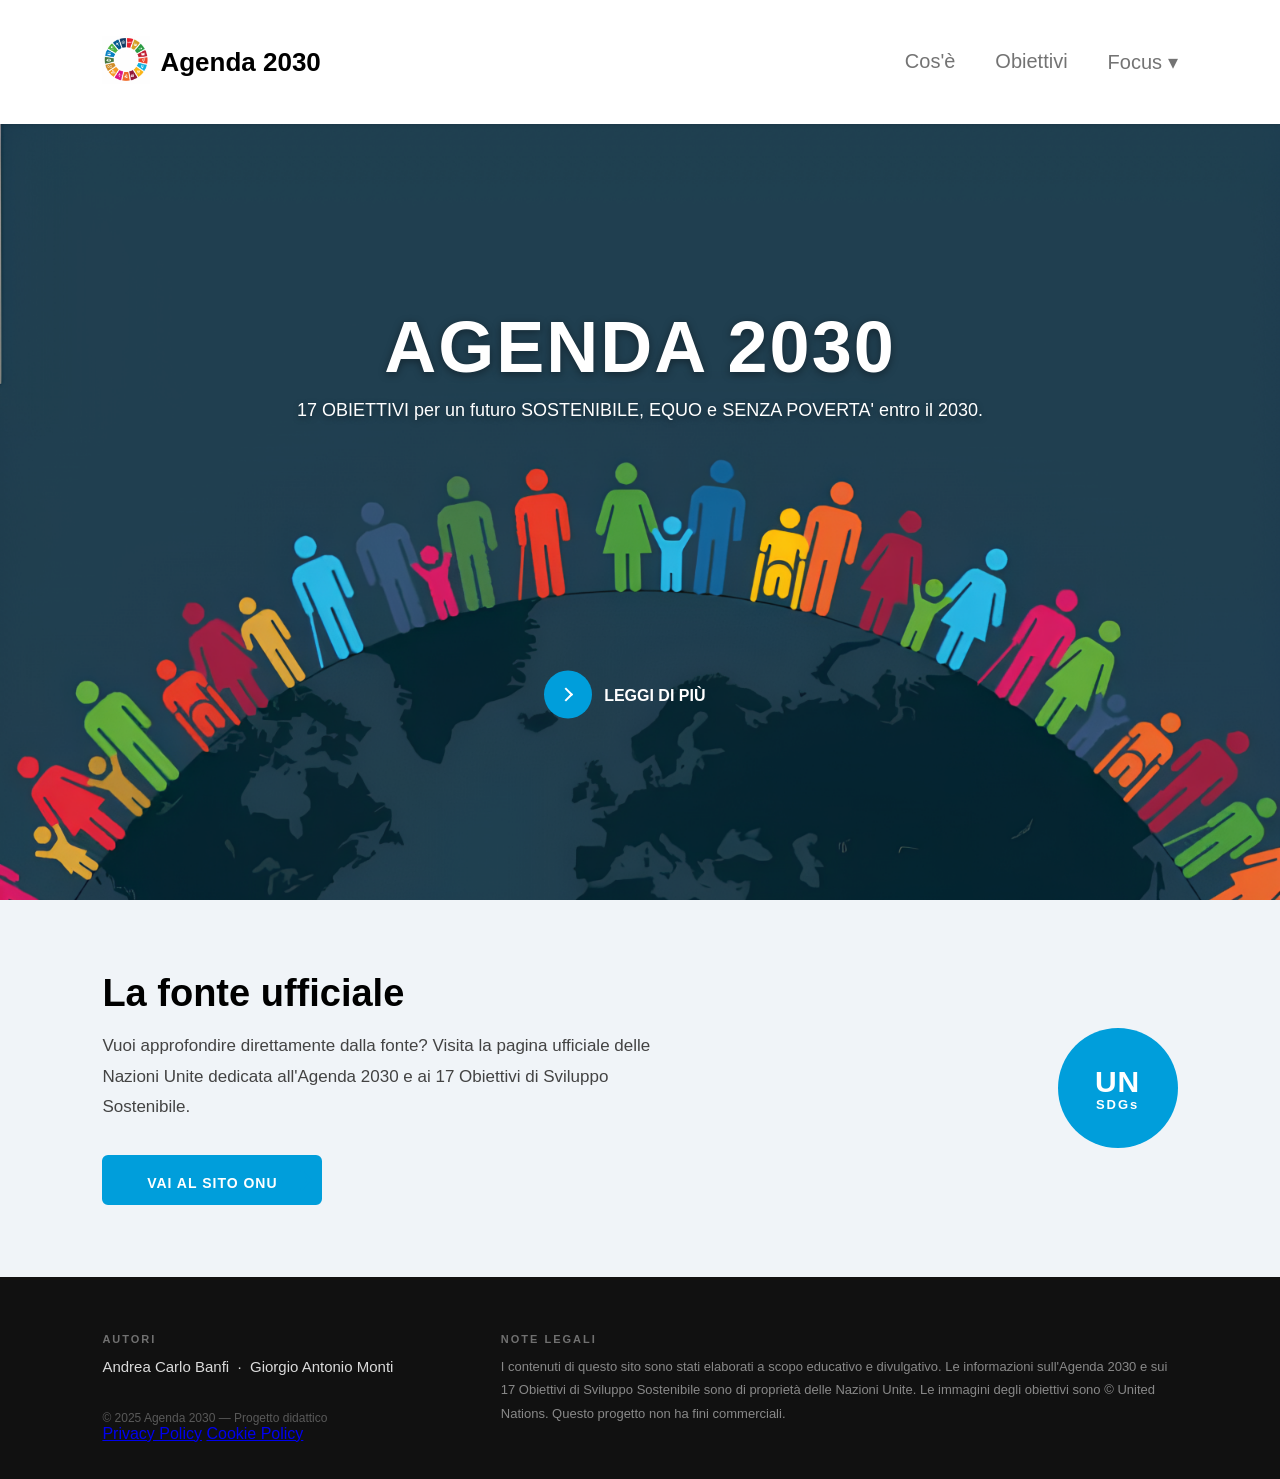
==== commit 3e01ee9a: "Remove footer copyright and adjust scroll-top Delete the hardcoded copyright paragraph from the foot" ====
--- a/index.html
+++ b/index.html
@@ -102,7 +102,6 @@
                     <script
                         type="text/javascript">(function (w, d) { var loader = function () { var s = d.createElement("script"), tag = d.getElementsByTagName("script")[0]; s.src = "https://cdn.iubenda.com/iubenda.js"; tag.parentNode.insertBefore(s, tag); }; if (w.addEventListener) { w.addEventListener("load", loader, false); } else if (w.attachEvent) { w.attachEvent("onload", loader); } else { w.onload = loader; } })(window, document);</script>
                 </div>
-                <p>© 2025 Agenda 2030 — Progetto didattico</p>
             </div>
         </div>
     </footer>
--- a/style.css
+++ b/style.css
@@ -1010,7 +1010,7 @@
 /* #region Scroll Top */
 .scroll-top {
     position: fixed;
-    bottom: 32px;
+    bottom: 80px;
     right: 32px;
     width: 44px;
     height: 44px;
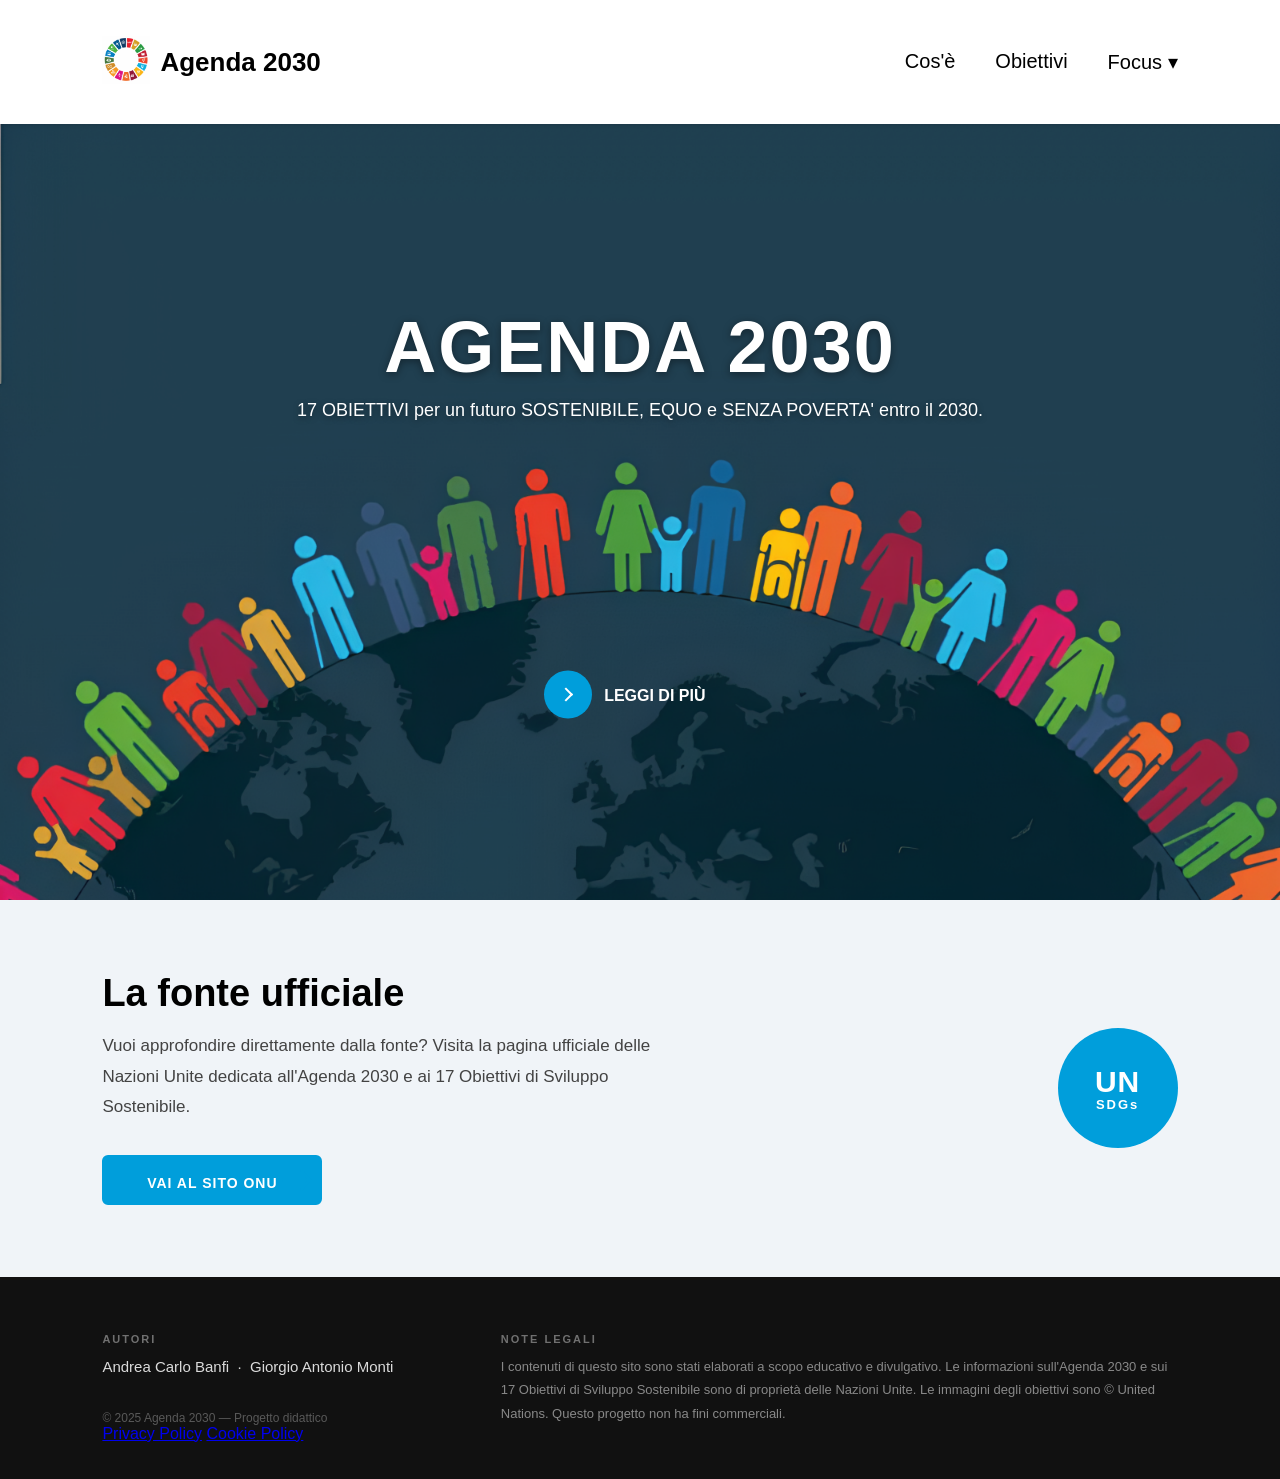
==== commit 957ac526: "Update menu/header colors and remove topbar hover Adjust visual styling for header and navigation: s" ====
--- a/index.html
+++ b/index.html
@@ -12,6 +12,7 @@
 
 <body>
     <button class="scroll-top" aria-label="Torna su">↑</button>
+
     <!-- TOPBAR -->
     <header class="topbar">
         <a href="index.html" class="logo-link">
--- a/style.css
+++ b/style.css
@@ -8,7 +8,7 @@
 
 html, body {
     width: 100%;
-    overflow-x: hidden; /* elimina scroll orizzontale */
+    overflow-x: hidden;
 }
 
 html::-webkit-scrollbar {
@@ -43,10 +43,6 @@
     z-index: 10;
 }
 
-.topbar:hover {
-    background-color: #b8d4e8;
-}
-
 .logo-link {
     display: flex;
     align-items: center;
@@ -73,12 +69,12 @@
 
 .menu a {
     text-decoration: none;
-    color: rgba(0,0,0,0.55);
+    color: rgb(0, 0, 0);
     transition: color 0.2s;
 }
 
 .menu a:hover {
-    color: var(--color-black);
+    color: #009edb;
 }
 
 /* Dropdown Focus */
@@ -93,14 +89,13 @@
     cursor: pointer;
 }
 
-/* Ponte invisibile tra voce e menu: evita che il mouse "cada nel vuoto" */
 .dropdown::after {
     content: '';
     position: absolute;
     top: 100%;
     left: 0;
     width: 100%;
-    height: 16px; /* copre il gap sotto la voce */
+    height: 16px;
 }
 
 .dropdown-menu {
@@ -135,13 +130,13 @@
 
 .dropdown-menu a:hover {
     background-color: #f5f5f5;
-    color: var(--color-black);
+    color: #009edb;
 }
 
 .drop-num {
     font-size: 12px;
     font-weight: 900;
-    color: rgba(0,0,0,0.2);
+    color: #009edb;
     min-width: 22px;
 }
 
